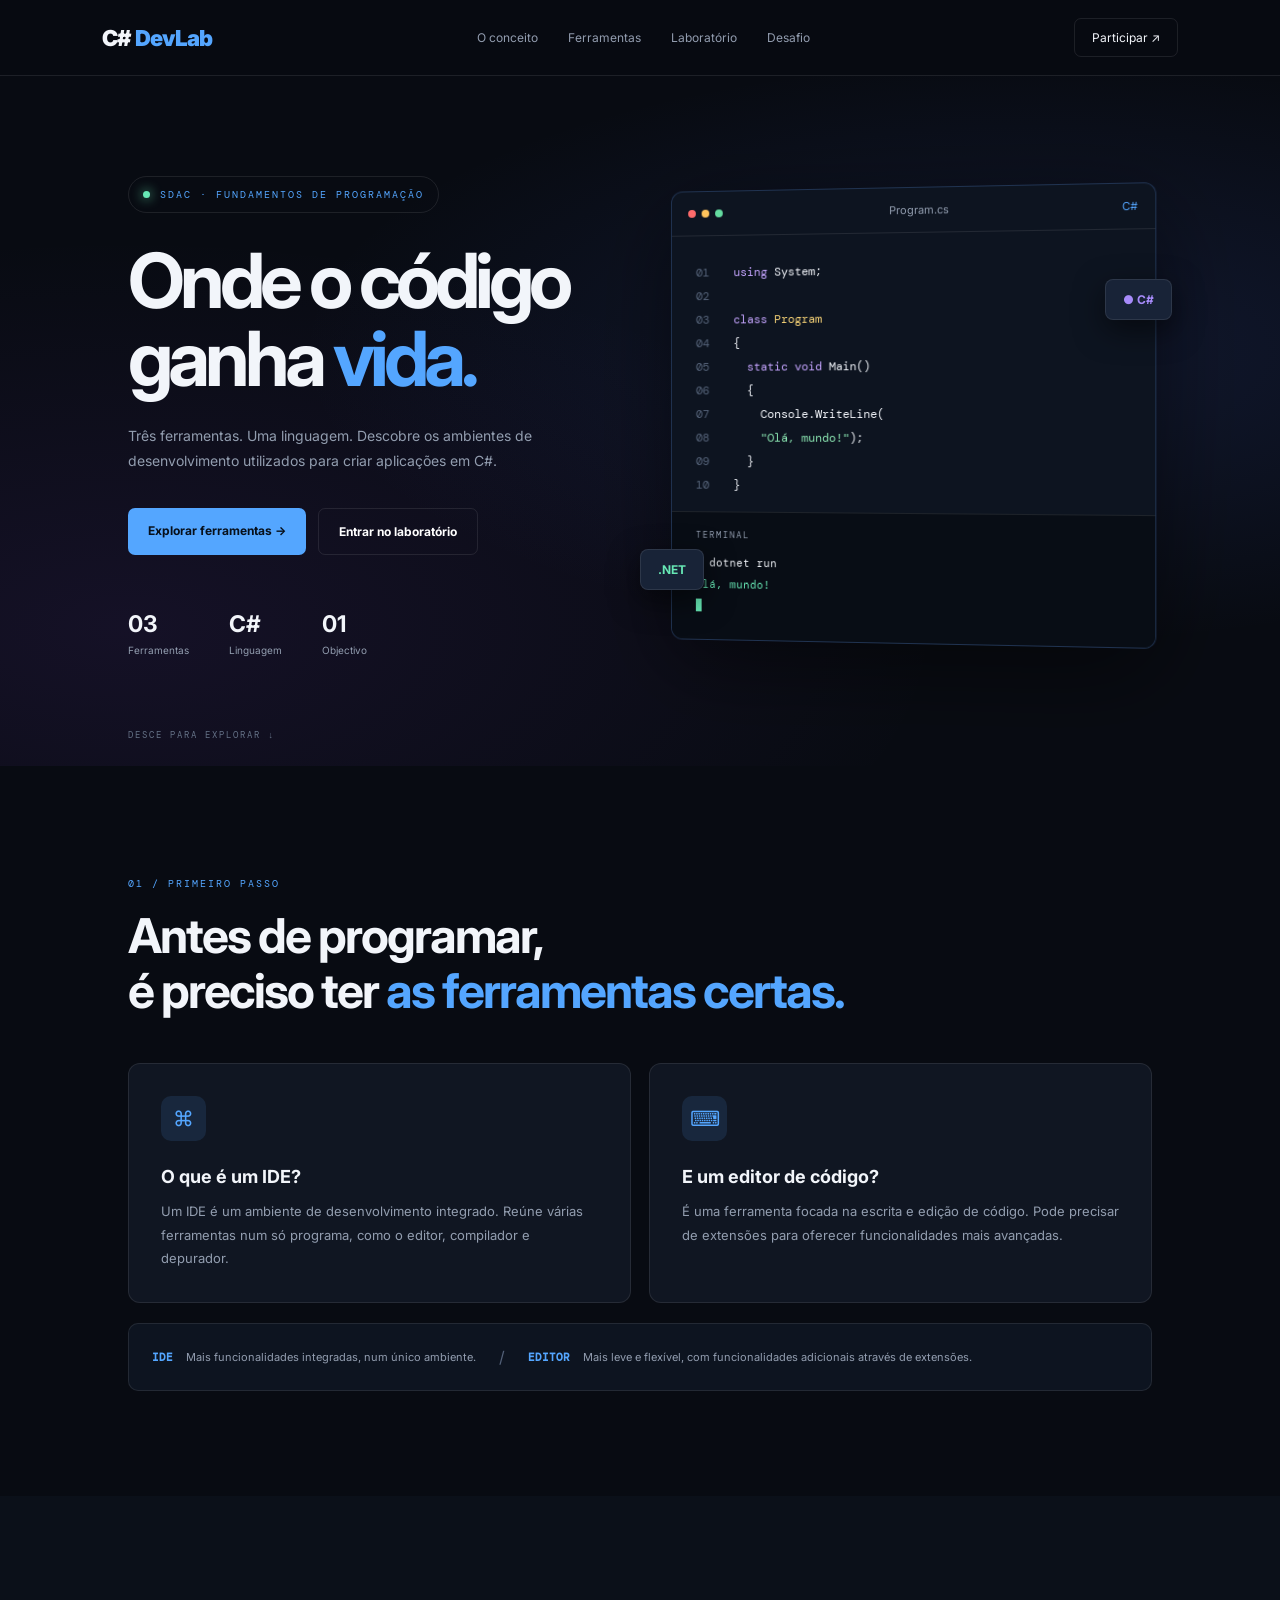
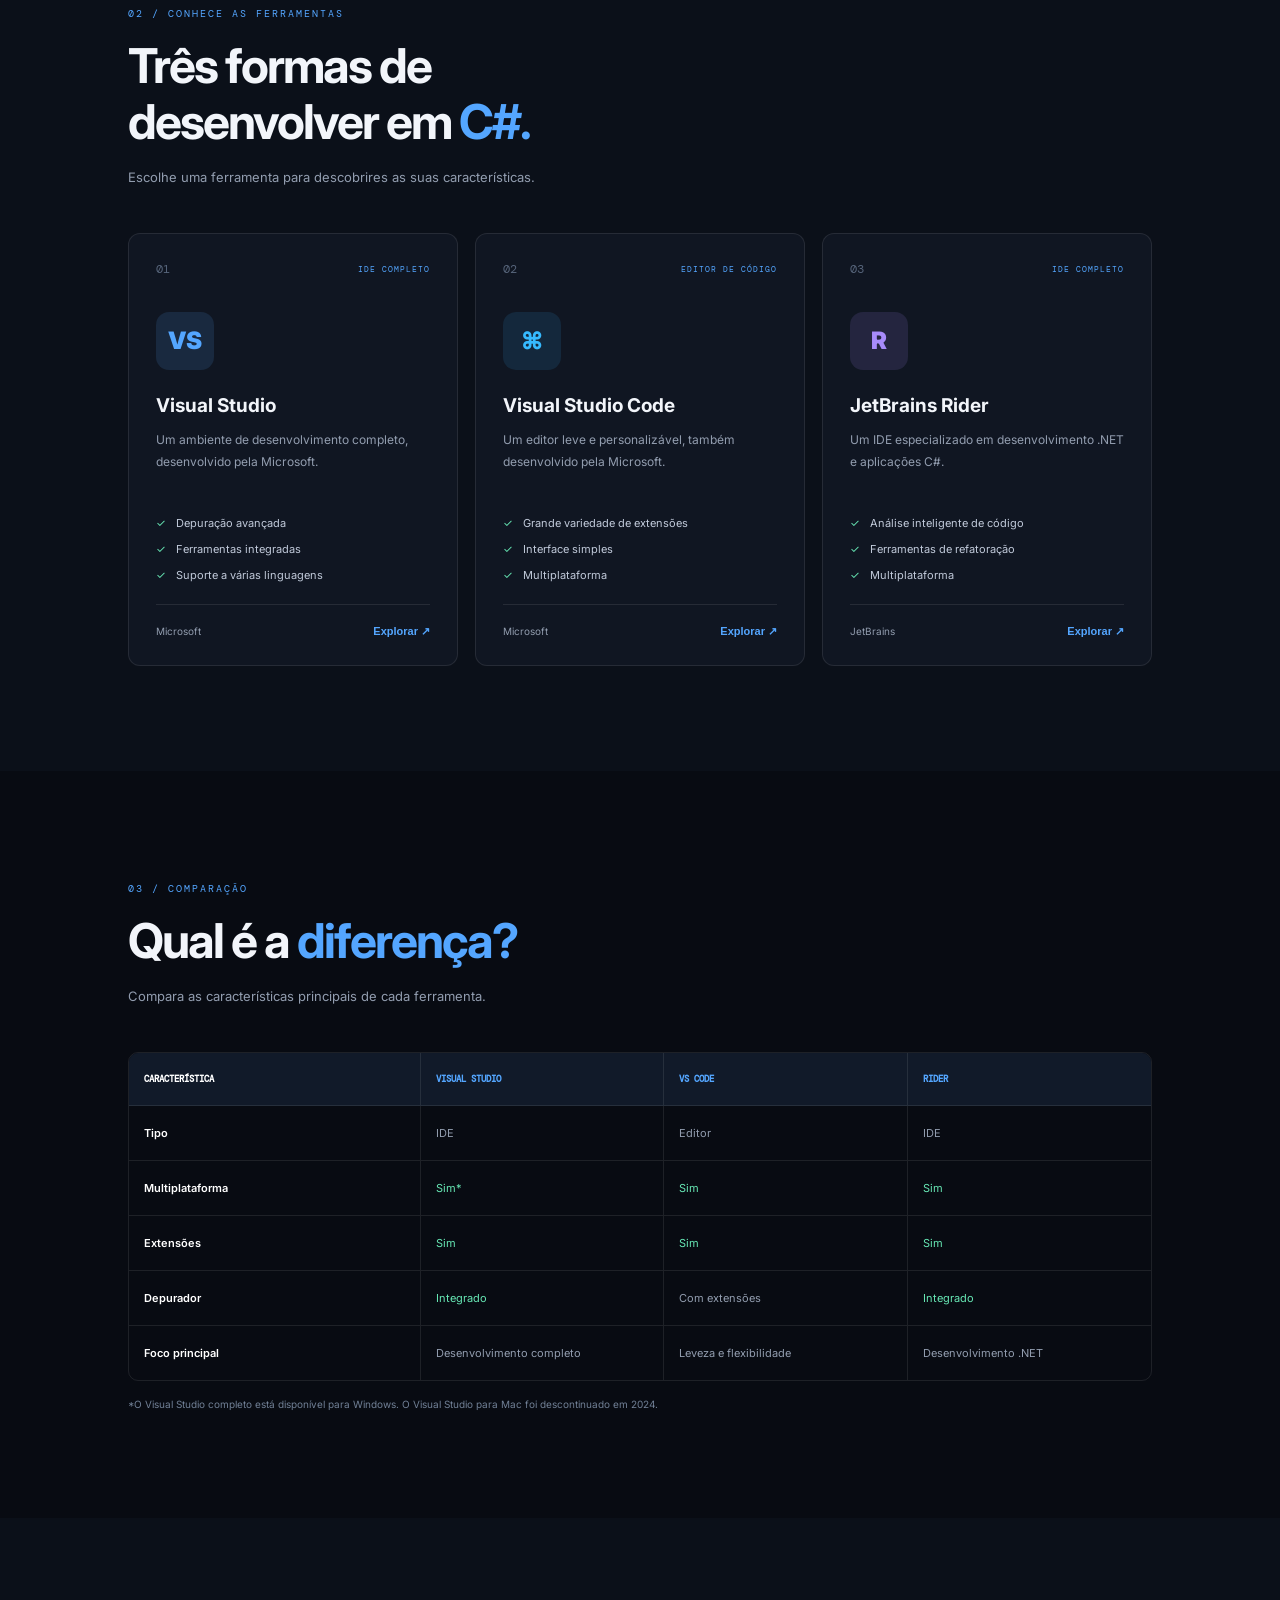
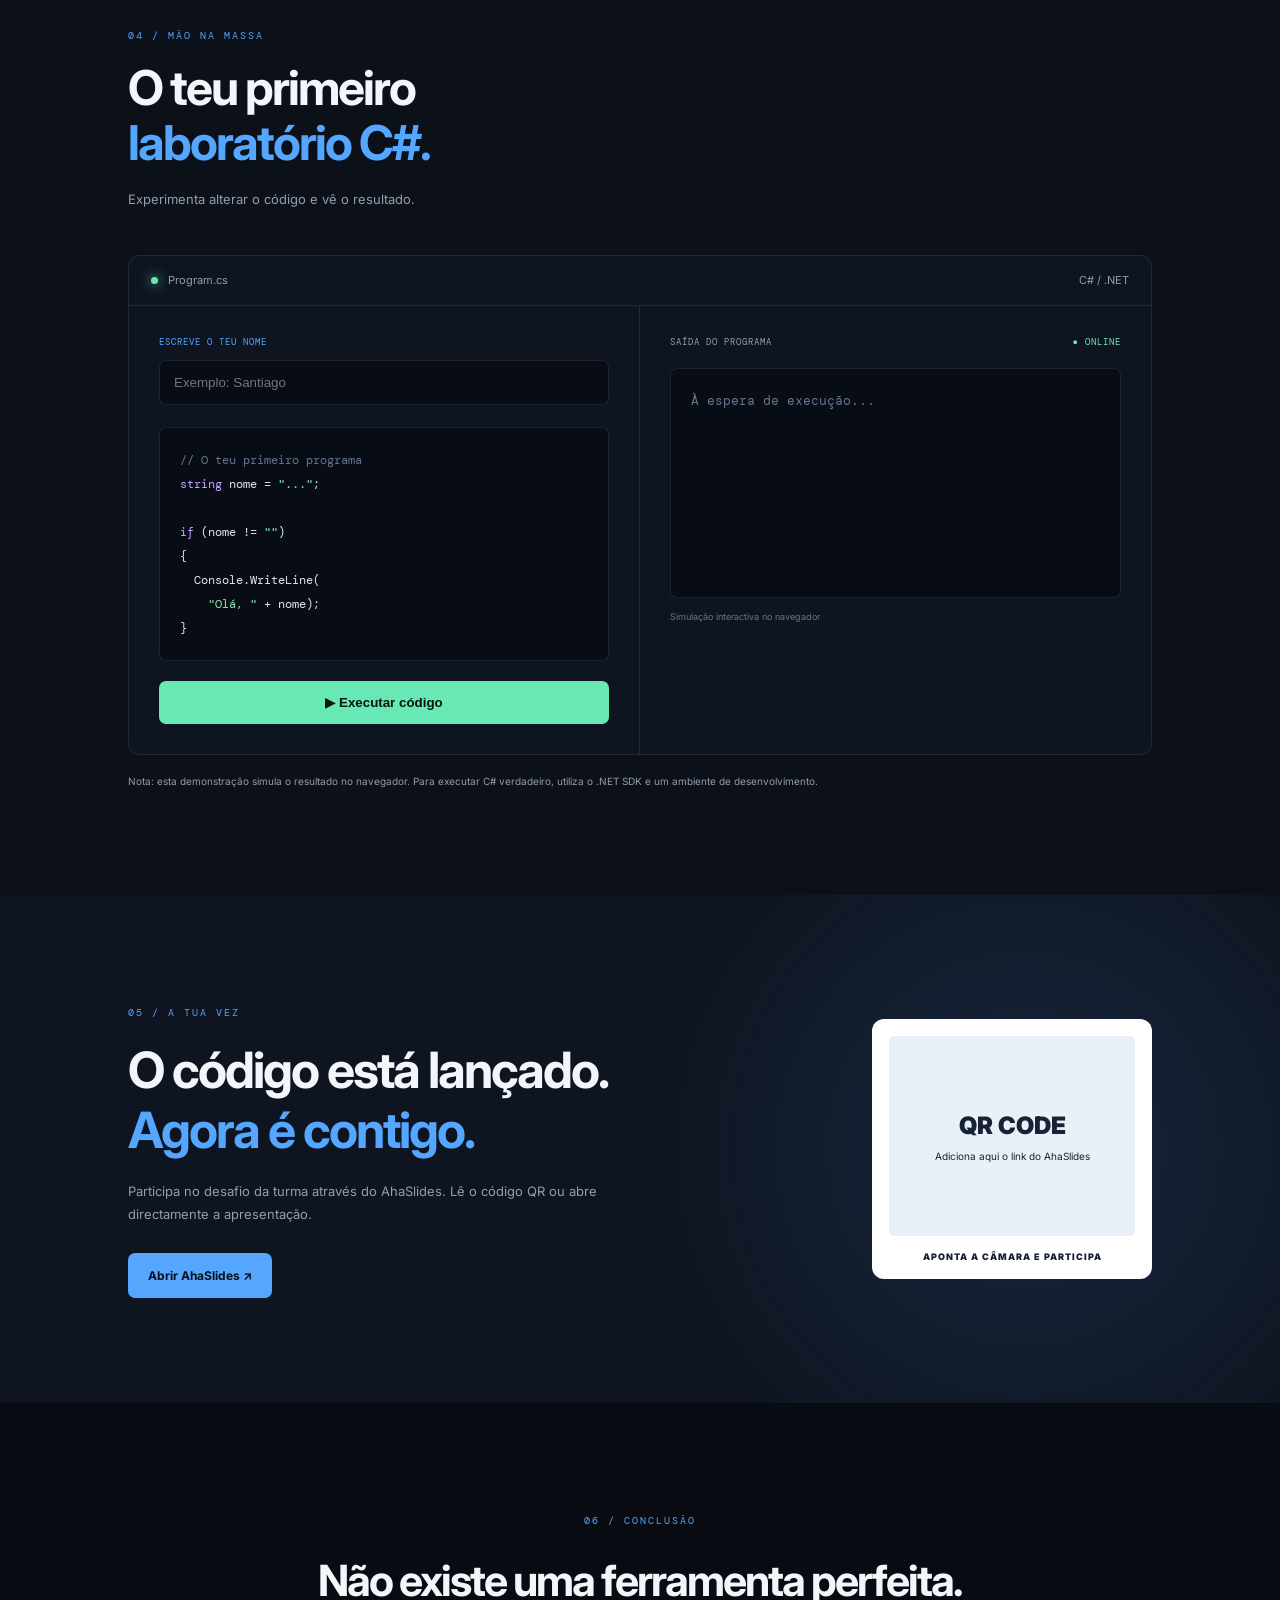
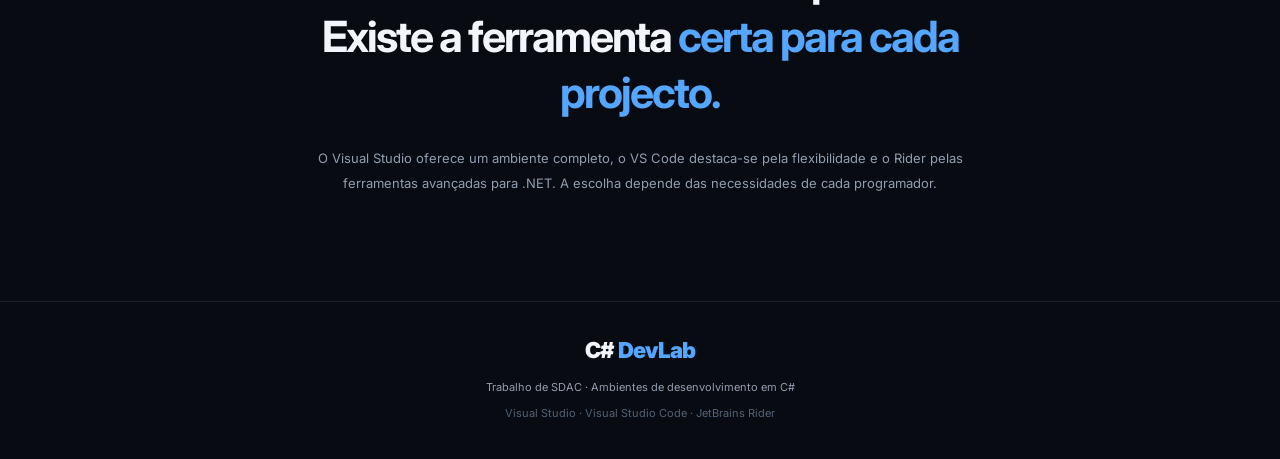
==== index.html @ c86f350e "Rename indexv2.html to index.html" ====
<!DOCTYPE html>
<html lang="pt">
<head>
    <meta charset="UTF-8">
    <meta name="viewport" content="width=device-width, initial-scale=1.0">
    <meta name="description" content="C# DevLab - Explora os ambientes de desenvolvimento C#.">
    <title>C# DevLab | Ambientes de Desenvolvimento</title>
    <link rel="stylesheet" href="style.css">
</head>

<body>

<header class="navbar">
    <a href="#inicio" class="logo">C#<span>DevLab</span></a>

    <nav>
        <a href="#conceito">O conceito</a>
        <a href="#ferramentas">Ferramentas</a>
        <a href="#laboratorio">Laboratório</a>
        <a href="#desafio">Desafio</a>
    </nav>

    <a href="#desafio" class="nav-button">Participar ↗</a>
</header>

<main>

    <!-- INÍCIO -->
    <section class="hero" id="inicio">
        <div class="hero-content">
            <div class="status">
                <span class="status-dot"></span>
                SDAC · FUNDAMENTOS DE PROGRAMAÇÃO
            </div>

            <h1>
                Onde o código<br>
                ganha <span>vida.</span>
            </h1>

            <p>
                Três ferramentas. Uma linguagem.
                Descobre os ambientes de desenvolvimento
                utilizados para criar aplicações em C#.
            </p>

            <div class="hero-actions">
                <a href="#ferramentas" class="primary-button">Explorar ferramentas →</a>
                <a href="#laboratorio" class="secondary-button">Entrar no laboratório</a>
            </div>

            <div class="hero-info">
                <div>
                    <strong>03</strong>
                    <span>Ferramentas</span>
                </div>
                <div>
                    <strong>C#</strong>
                    <span>Linguagem</span>
                </div>
                <div>
                    <strong>01</strong>
                    <span>Objectivo</span>
                </div>
            </div>
        </div>

        <div class="hero-visual">
            <div class="code-window">
                <div class="window-top">
                    <div class="window-dots">
                        <i></i><i></i><i></i>
                    </div>
                    <span>Program.cs</span>
                    <span class="window-language">C#</span>
                </div>

                <div class="code-content">
                    <p><span class="line">01</span> <span class="purple">using</span> System;</p>
                    <p><span class="line">02</span></p>
                    <p><span class="line">03</span> <span class="purple">class</span> <span class="yellow">Program</span></p>
                    <p><span class="line">04</span> {</p>
                    <p><span class="line">05</span> &nbsp;&nbsp;<span class="purple">static void</span> Main()</p>
                    <p><span class="line">06</span> &nbsp;&nbsp;{</p>
                    <p><span class="line">07</span> &nbsp;&nbsp;&nbsp;&nbsp;Console.WriteLine(</p>
                    <p><span class="line">08</span> &nbsp;&nbsp;&nbsp;&nbsp;<span class="green">"Olá, mundo!"</span>);</p>
                    <p><span class="line">09</span> &nbsp;&nbsp;}</p>
                    <p><span class="line">10</span> }</p>
                </div>

                <div class="terminal">
                    <span class="terminal-label">TERMINAL</span>
                    <p><span class="terminal-symbol">></span> dotnet run</p>
                    <p class="terminal-output">Olá, mundo!</p>
                    <span class="cursor"></span>
                </div>
            </div>

            <div class="floating-tag tag-one">● C#</div>
            <div class="floating-tag tag-two">.NET</div>
        </div>

        <div class="scroll-indicator">DESCE PARA EXPLORAR ↓</div>
    </section>


    <!-- CONCEITO -->
    <section class="section concept" id="conceito">
        <div class="section-heading">
            <span class="eyebrow">01 / PRIMEIRO PASSO</span>
            <h2>Antes de programar,<br>é preciso ter <span>as ferramentas certas.</span></h2>
        </div>

        <div class="concept-grid">
            <article class="concept-card">
                <div class="concept-icon">⌘</div>
                <h3>O que é um IDE?</h3>
                <p>
                    Um IDE é um ambiente de desenvolvimento integrado.
                    Reúne várias ferramentas num só programa, como o editor,
                    compilador e depurador.
                </p>
            </article>

            <article class="concept-card">
                <div class="concept-icon">⌨</div>
                <h3>E um editor de código?</h3>
                <p>
                    É uma ferramenta focada na escrita e edição de código.
                    Pode precisar de extensões para oferecer funcionalidades
                    mais avançadas.
                </p>
            </article>
        </div>

        <div class="info-strip">
            <span>IDE</span>
            <p>Mais funcionalidades integradas, num único ambiente.</p>
            <span class="strip-divider">/</span>
            <span>EDITOR</span>
            <p>Mais leve e flexível, com funcionalidades adicionais através de extensões.</p>
        </div>
    </section>


    <!-- FERRAMENTAS -->
    <section class="section tools-section" id="ferramentas">
        <div class="section-heading">
            <span class="eyebrow">02 / CONHECE AS FERRAMENTAS</span>
            <h2>Três formas de<br>desenvolver em <span>C#.</span></h2>
            <p>Escolhe uma ferramenta para descobrires as suas características.</p>
        </div>

        <div class="tools-grid">

            <article class="tool-card visual-studio">
                <div class="tool-top">
                    <span class="tool-number">01</span>
                    <span class="tool-type">IDE COMPLETO</span>
                </div>

                <div class="tool-logo">VS</div>
                <h3>Visual Studio</h3>
                <p>
                    Um ambiente de desenvolvimento completo,
                    desenvolvido pela Microsoft.
                </p>

                <ul>
                    <li>Depuração avançada</li>
                    <li>Ferramentas integradas</li>
                    <li>Suporte a várias linguagens</li>
                </ul>

                <div class="tool-footer">
                    <span>Microsoft</span>
                    <button onclick="showDetails('visual')">Explorar ↗</button>
                </div>
            </article>


            <article class="tool-card vscode">
                <div class="tool-top">
                    <span class="tool-number">02</span>
                    <span class="tool-type">EDITOR DE CÓDIGO</span>
                </div>

                <div class="tool-logo">⌘</div>
                <h3>Visual Studio Code</h3>
                <p>
                    Um editor leve e personalizável,
                    também desenvolvido pela Microsoft.
                </p>

                <ul>
                    <li>Grande variedade de extensões</li>
                    <li>Interface simples</li>
                    <li>Multiplataforma</li>
                </ul>

                <div class="tool-footer">
                    <span>Microsoft</span>
                    <button onclick="showDetails('vscode')">Explorar ↗</button>
                </div>
            </article>


            <article class="tool-card rider">
                <div class="tool-top">
                    <span class="tool-number">03</span>
                    <span class="tool-type">IDE COMPLETO</span>
                </div>

                <div class="tool-logo">R</div>
                <h3>JetBrains Rider</h3>
                <p>
                    Um IDE especializado em desenvolvimento
                    .NET e aplicações C#.
                </p>

                <ul>
                    <li>Análise inteligente de código</li>
                    <li>Ferramentas de refatoração</li>
                    <li>Multiplataforma</li>
                </ul>

                <div class="tool-footer">
                    <span>JetBrains</span>
                    <button onclick="showDetails('rider')">Explorar ↗</button>
                </div>
            </article>

        </div>

        <div class="details-panel" id="detailsPanel">
            <button class="close-details" onclick="closeDetails()">✕</button>
            <span class="eyebrow">DETALHES DA FERRAMENTA</span>
            <h3 id="detailsTitle">Ferramenta</h3>
            <p id="detailsText"></p>
            <a id="detailsLink" href="#" target="_blank" rel="noopener">Visitar site oficial ↗</a>
        </div>
    </section>


    <!-- COMPARAÇÃO -->
    <section class="section comparison-section">
        <div class="section-heading">
            <span class="eyebrow">03 / COMPARAÇÃO</span>
            <h2>Qual é a <span>diferença?</span></h2>
            <p>Compara as características principais de cada ferramenta.</p>
        </div>

        <div class="comparison-table">
            <div class="comparison-row comparison-header">
                <span>CARACTERÍSTICA</span>
                <span>VISUAL STUDIO</span>
                <span>VS CODE</span>
                <span>RIDER</span>
            </div>

            <div class="comparison-row">
                <span>Tipo</span>
                <span>IDE</span>
                <span>Editor</span>
                <span>IDE</span>
            </div>

            <div class="comparison-row">
                <span>Multiplataforma</span>
                <span class="yes">Sim*</span>
                <span class="yes">Sim</span>
                <span class="yes">Sim</span>
            </div>

            <div class="comparison-row">
                <span>Extensões</span>
                <span class="yes">Sim</span>
                <span class="yes">Sim</span>
                <span class="yes">Sim</span>
            </div>

            <div class="comparison-row">
                <span>Depurador</span>
                <span class="yes">Integrado</span>
                <span>Com extensões</span>
                <span class="yes">Integrado</span>
            </div>

            <div class="comparison-row">
                <span>Foco principal</span>
                <span>Desenvolvimento completo</span>
                <span>Leveza e flexibilidade</span>
                <span>Desenvolvimento .NET</span>
            </div>
        </div>

        <p class="table-note">
            *O Visual Studio completo está disponível para Windows.
            O Visual Studio para Mac foi descontinuado em 2024.
        </p>
    </section>


    <!-- LABORATÓRIO -->
    <section class="section lab-section" id="laboratorio">
        <div class="section-heading">
            <span class="eyebrow">04 / MÃO NA MASSA</span>
            <h2>O teu primeiro<br><span>laboratório C#.</span></h2>
            <p>Experimenta alterar o código e vê o resultado.</p>
        </div>

        <div class="lab-window">
            <div class="lab-toolbar">
                <div>
                    <span class="lab-dot"></span>
                    <span>Program.cs</span>
                </div>
                <span>C# / .NET</span>
            </div>

            <div class="lab-content">
                <div class="editor-area">
                    <label for="userName">ESCREVE O TEU NOME</label>
                    <input type="text" id="userName" placeholder="Exemplo: Santiago" maxlength="25">

                    <div class="code-example">
                        <span class="code-comment">// O teu primeiro programa</span><br>
                        <span class="code-purple">string</span> nome = <span class="code-green">"..."</span>;<br><br>
                        <span class="code-purple">if</span> (nome != <span class="code-green">""</span>)<br>
                        {<br>
                        &nbsp;&nbsp;Console.WriteLine(<br>
                        &nbsp;&nbsp;&nbsp;&nbsp;<span class="code-green">"Olá, "</span> + nome);<br>
                        }
                    </div>

                    <button class="run-button" onclick="runCode()">▶ Executar código</button>
                </div>

                <div class="output-area">
                    <div class="output-heading">
                        <span>SAÍDA DO PROGRAMA</span>
                        <span class="online">● ONLINE</span>
                    </div>

                    <div class="output-screen" id="output">
                        <span class="output-muted">À espera de execução...</span>
                    </div>

                    <div class="output-footer">
                        Simulação interactiva no navegador
                    </div>
                </div>
            </div>
        </div>

        <p class="lab-note">
            Nota: esta demonstração simula o resultado no navegador.
            Para executar C# verdadeiro, utiliza o .NET SDK e um ambiente de desenvolvimento.
        </p>
    </section>


    <!-- DESAFIO -->
    <section class="section challenge-section" id="desafio">
        <div class="challenge-content">
            <span class="eyebrow">05 / A TUA VEZ</span>
            <h2>O código está lançado.<br><span>Agora é contigo.</span></h2>
            <p>
                Participa no desafio da turma através do AhaSlides.
                Lê o código QR ou abre directamente a apresentação.
            </p>

            <a href="#" id="ahaslidesButton" class="primary-button" target="_blank" rel="noopener">
                Abrir AhaSlides ↗
            </a>
        </div>

        <div class="qr-card">
            <div class="qr-placeholder" id="qrArea">
                <span>QR CODE</span>
                <small>Adiciona aqui o link do AhaSlides</small>
            </div>
            <p>APONTA A CÂMARA E PARTICIPA</p>
        </div>
    </section>


    <!-- CONCLUSÃO -->
    <section class="section conclusion-section">
        <span class="eyebrow">06 / CONCLUSÃO</span>
        <h2>Não existe uma ferramenta perfeita.<br>Existe a ferramenta <span>certa para cada projecto.</span></h2>
        <p>
            O Visual Studio oferece um ambiente completo, o VS Code destaca-se
            pela flexibilidade e o Rider pelas ferramentas avançadas para .NET.
            A escolha depende das necessidades de cada programador.
        </p>
    </section>

</main>


<footer>
    <div class="footer-logo">C#<span>DevLab</span></div>
    <p>Trabalho de SDAC · Ambientes de desenvolvimento em C#</p>
    <p class="footer-small">Visual Studio · Visual Studio Code · JetBrains Rider</p>
</footer>

<script src="script.js"></script>
</body>
</html>
---- style.css ----
@import url('https://fonts.googleapis.com/css2?family=DM+Mono:wght@400;500&family=Inter:wght@400;500;600;700;800;900&display=swap');

:root {
    --background: #080b12;
    --surface: #101622;
    --surface-light: #161f2e;
    --text: #f2f5fa;
    --muted: #929daf;
    --blue: #54a6ff;
    --purple: #a78bfa;
    --green: #67e8b5;
    --border: rgba(255,255,255,0.09);
}

* {
    margin: 0;
    padding: 0;
    box-sizing: border-box;
    scroll-behavior: smooth;
}

body {
    background: var(--background);
    color: var(--text);
    font-family: 'Inter', sans-serif;
    overflow-x: hidden;
}

a {
    color: inherit;
    text-decoration: none;
}

.navbar {
    height: 76px;
    display: flex;
    align-items: center;
    justify-content: space-between;
    padding: 0 8%;
    border-bottom: 1px solid var(--border);
    background: rgba(8,11,18,0.9);
    position: sticky;
    top: 0;
    z-index: 100;
    backdrop-filter: blur(15px);
}

.logo, .footer-logo {
    font-size: 22px;
    font-weight: 900;
    letter-spacing: -1px;
}

.logo span, .footer-logo span {
    color: var(--blue);
    margin-left: 5px;
}

.navbar nav {
    display: flex;
    gap: 30px;
}

.navbar nav a {
    color: var(--muted);
    font-size: 12px;
    transition: 0.3s;
}

.navbar nav a:hover {
    color: white;
}

.nav-button {
    border: 1px solid var(--border);
    padding: 11px 17px;
    border-radius: 7px;
    font-size: 12px;
}

.hero {
    min-height: 670px;
    padding: 100px 10% 110px;
    display: grid;
    grid-template-columns: 1fr 1fr;
    align-items: center;
    gap: 50px;
    position: relative;
    background:
        radial-gradient(ellipse at 80% 40%, rgba(68,100,220,0.15), transparent 50%),
        radial-gradient(ellipse at 10% 80%, rgba(135,70,220,0.1), transparent 50%);
}

.status, .eyebrow {
    font-family: 'DM Mono', monospace;
    color: var(--blue);
    font-size: 10px;
    letter-spacing: 2px;
}

.status {
    display: inline-flex;
    align-items: center;
    gap: 10px;
    border: 1px solid var(--border);
    padding: 11px 14px;
    border-radius: 30px;
    margin-bottom: 28px;
}

.status-dot, .lab-dot {
    width: 7px;
    height: 7px;
    background: var(--green);
    border-radius: 50%;
    display: inline-block;
    box-shadow: 0 0 12px var(--green);
}

.hero h1 {
    font-size: clamp(48px, 6vw, 76px);
    line-height: 1.03;
    letter-spacing: -5px;
    margin-bottom: 25px;
}

.hero h1 span, .section-heading h2 span,
.challenge-content h2 span, .conclusion-section h2 span {
    color: var(--blue);
}

.hero-content > p {
    max-width: 460px;
    line-height: 1.8;
    color: var(--muted);
    font-size: 14px;
}

.hero-actions {
    display: flex;
    gap: 12px;
    margin-top: 35px;
    flex-wrap: wrap;
}

.primary-button, .secondary-button {
    padding: 15px 20px;
    border-radius: 7px;
    font-size: 12px;
    font-weight: 700;
    display: inline-block;
    transition: 0.3s;
    border: none;
    cursor: pointer;
}

.primary-button {
    background: var(--blue);
    color: #07101b;
}

.primary-button:hover {
    background: #86c2ff;
    transform: translateY(-3px);
}

.secondary-button {
    border: 1px solid var(--border);
    color: white;
}

.secondary-button:hover {
    background: var(--surface-light);
}

.hero-info {
    display: flex;
    gap: 40px;
    margin-top: 55px;
}

.hero-info div {
    display: flex;
    flex-direction: column;
    gap: 6px;
}

.hero-info strong {
    font-size: 23px;
}

.hero-info span {
    font-size: 10px;
    color: var(--muted);
}

.hero-visual {
    position: relative;
}

.code-window {
    background: #0d1420;
    border: 1px solid rgba(100,160,255,0.22);
    border-radius: 12px;
    overflow: hidden;
    box-shadow: 0 25px 90px rgba(0,0,0,0.5);
    transform: perspective(1000px) rotateY(-5deg);
}

.window-top {
    height: 45px;
    border-bottom: 1px solid var(--border);
    display: flex;
    align-items: center;
    justify-content: space-between;
    padding: 0 17px;
    color: var(--muted);
    font-size: 11px;
}

.window-dots {
    display: flex;
    gap: 6px;
}

.window-dots i {
    width: 8px;
    height: 8px;
    background: #ff6b6b;
    border-radius: 50%;
}

.window-dots i:nth-child(2) {
    background: #ffc45c;
}

.window-dots i:nth-child(3) {
    background: #64dca0;
}

.window-language {
    color: var(--blue);
}

.code-content {
    padding: 25px 25px 15px;
    font-family: 'DM Mono', monospace;
    font-size: 12px;
    line-height: 2;
}

.line {
    color: #56647a;
    margin-right: 18px;
}

.purple, .code-purple {
    color: #c5a5ff;
}

.yellow {
    color: #f8d477;
}

.green, .code-green {
    color: #8be6b2;
}

.terminal {
    background: #080d15;
    padding: 17px 25px 25px;
    border-top: 1px solid var(--border);
    font-family: 'DM Mono', monospace;
    font-size: 11px;
}

.terminal-label {
    display: block;
    color: var(--muted);
    margin-bottom: 15px;
    font-size: 9px;
    letter-spacing: 2px;
}

.terminal p {
    margin-bottom: 8px;
}

.terminal-symbol {
    color: var(--green);
}

.terminal-output {
    color: var(--green);
}

.cursor {
    width: 6px;
    height: 13px;
    display: inline-block;
    background: var(--green);
    animation: blink 1s infinite;
}

.floating-tag {
    position: absolute;
    padding: 12px 17px;
    background: #182337;
    border: 1px solid var(--border);
    border-radius: 8px;
    font-size: 12px;
    font-weight: bold;
    box-shadow: 0 10px 30px #0008;
}

.tag-one {
    top: 20%;
    right: -20px;
    color: var(--purple);
}

.tag-two {
    bottom: 12%;
    left: -25px;
    color: var(--green);
}

.scroll-indicator {
    position: absolute;
    bottom: 25px;
    left: 10%;
    font-family: 'DM Mono', monospace;
    color: #657287;
    font-size: 9px;
    letter-spacing: 2px;
}

.section {
    padding: 105px 10%;
}

.section-heading {
    margin-bottom: 45px;
}

.section-heading h2 {
    font-size: clamp(32px, 4vw, 48px);
    letter-spacing: -2px;
    line-height: 1.15;
    margin: 17px 0;
}

.section-heading > p {
    color: var(--muted);
    font-size: 13px;
    line-height: 1.7;
}

.concept-grid {
    display: grid;
    grid-template-columns: 1fr 1fr;
    gap: 18px;
}

.concept-card {
    background: var(--surface);
    border: 1px solid var(--border);
    padding: 32px;
    border-radius: 12px;
    transition: 0.3s;
}

.concept-card:hover, .tool-card:hover {
    transform: translateY(-6px);
    border-color: rgba(84,166,255,0.5);
}

.concept-icon {
    width: 45px;
    height: 45px;
    background: rgba(84,166,255,0.12);
    color: var(--blue);
    display: grid;
    place-items: center;
    border-radius: 10px;
    font-size: 21px;
    margin-bottom: 25px;
}

.concept-card h3 {
    margin-bottom: 13px;
    font-size: 18px;
}

.concept-card p {
    color: var(--muted);
    line-height: 1.8;
    font-size: 13px;
}

.info-strip {
    margin-top: 20px;
    padding: 23px;
    border: 1px solid var(--border);
    background: #0d1420;
    border-radius: 10px;
    display: flex;
    align-items: center;
    gap: 13px;
    flex-wrap: wrap;
}

.info-strip > span:not(.strip-divider) {
    color: var(--blue);
    font-family: 'DM Mono', monospace;
    font-size: 11px;
    font-weight: bold;
}

.info-strip p {
    color: var(--muted);
    font-size: 11px;
}

.strip-divider {
    color: #526078;
    margin: 0 10px;
}

.tools-section {
    background: #0b1019;
}

.tools-grid {
    display: grid;
    grid-template-columns: repeat(3, 1fr);
    gap: 17px;
}

.tool-card {
    padding: 27px;
    border: 1px solid var(--border);
    background: var(--surface);
    border-radius: 12px;
    transition: 0.3s;
}

.tool-top {
    display: flex;
    justify-content: space-between;
    align-items: center;
    margin-bottom: 35px;
}

.tool-number {
    color: #56647a;
    font-family: 'DM Mono', monospace;
    font-size: 12px;
}

.tool-type {
    color: var(--blue);
    font-family: 'DM Mono', monospace;
    font-size: 8px;
    letter-spacing: 1px;
}

.tool-logo {
    width: 58px;
    height: 58px;
    display: grid;
    place-items: center;
    border-radius: 13px;
    font-size: 24px;
    font-weight: 900;
    margin-bottom: 24px;
    background: rgba(84,166,255,0.13);
    color: var(--blue);
}

.vscode .tool-logo {
    background: rgba(50,170,240,0.12);
    color: #36baff;
}

.rider .tool-logo {
    background: rgba(167,139,250,0.13);
    color: var(--purple);
}

.tool-card h3 {
    font-size: 19px;
    margin-bottom: 12px;
}

.tool-card > p {
    color: var(--muted);
    font-size: 12px;
    line-height: 1.8;
    min-height: 65px;
}

.tool-card ul {
    list-style: none;
    margin: 22px 0;
}

.tool-card li {
    font-size: 11px;
    color: #c1cada;
    margin: 12px 0;
}

.tool-card li::before {
    content: "✓";
    color: var(--green);
    margin-right: 10px;
}

.tool-footer {
    padding-top: 20px;
    border-top: 1px solid var(--border);
    display: flex;
    justify-content: space-between;
    align-items: center;
}

.tool-footer span {
    color: var(--muted);
    font-size: 10px;
}

.tool-footer button {
    border: none;
    background: transparent;
    color: var(--blue);
    cursor: pointer;
    font-size: 11px;
    font-weight: bold;
}

.details-panel {
    display: none;
    margin-top: 25px;
    padding: 30px;
    border: 1px solid rgba(84,166,255,0.4);
    background: #111d30;
    border-radius: 12px;
    position: relative;
}

.details-panel.active {
    display: block;
    animation: appear 0.3s ease;
}

.details-panel h3 {
    font-size: 24px;
    margin: 15px 0;
}

.details-panel p {
    color: var(--muted);
    font-size: 13px;
    line-height: 1.8;
    max-width: 700px;
    margin-bottom: 18px;
}

.details-panel a {
    color: var(--blue);
    font-size: 12px;
    font-weight: bold;
}

.close-details {
    position: absolute;
    right: 20px;
    top: 20px;
    background: transparent;
    border: none;
    color: white;
    cursor: pointer;
}

.comparison-section {
    background: var(--background);
}

.comparison-table {
    border: 1px solid var(--border);
    border-radius: 10px;
    overflow: hidden;
}

.comparison-row {
    display: grid;
    grid-template-columns: 1.2fr repeat(3, 1fr);
    border-bottom: 1px solid var(--border);
}

.comparison-row:last-child {
    border-bottom: none;
}

.comparison-row span {
    padding: 20px 15px;
    font-size: 11px;
    color: var(--muted);
    border-right: 1px solid var(--border);
}

.comparison-row span:first-child {
    color: white;
    font-weight: 600;
}

.comparison-row span:last-child {
    border-right: none;
}

.comparison-header {
    background: #111a29;
}

.comparison-header span {
    color: var(--blue);
    font-family: 'DM Mono', monospace;
    font-size: 9px;
    font-weight: bold;
}

.yes {
    color: var(--green) !important;
}

.table-note {
    margin-top: 15px;
    color: #718096;
    font-size: 10px;
    line-height: 1.7;
}

.lab-section {
    background: #0b1019;
}

.lab-window {
    border: 1px solid var(--border);
    border-radius: 12px;
    overflow: hidden;
    background: #0e1521;
}

.lab-toolbar {
    height: 50px;
    border-bottom: 1px solid var(--border);
    display: flex;
    align-items: center;
    justify-content: space-between;
    padding: 0 22px;
    color: var(--muted);
    font-size: 11px;
}

.lab-toolbar > div {
    display: flex;
    align-items: center;
    gap: 10px;
}

.lab-content {
    display: grid;
    grid-template-columns: 1fr 1fr;
}

.editor-area, .output-area {
    padding: 30px;
}

.editor-area {
    border-right: 1px solid var(--border);
}

.editor-area label {
    display: block;
    color: var(--blue);
    font-family: 'DM Mono', monospace;
    font-size: 9px;
    letter-spacing: 1px;
    margin-bottom: 12px;
}

.editor-area input {
    width: 100%;
    padding: 14px;
    border: 1px solid var(--border);
    border-radius: 7px;
    background: #080d15;
    color: white;
    outline: none;
    margin-bottom: 22px;
}

.editor-area input:focus {
    border-color: var(--blue);
}

.code-example {
    font-family: 'DM Mono', monospace;
    font-size: 12px;
    line-height: 2;
    color: #dce5f2;
    padding: 20px;
    background: #080d15;
    border: 1px solid var(--border);
    border-radius: 7px;
    overflow-x: auto;
}

.code-comment {
    color: #65758d;
}

.run-button {
    width: 100%;
    padding: 14px;
    margin-top: 20px;
    background: var(--green);
    color: #06150f;
    font-weight: 800;
    border: none;
    border-radius: 7px;
    cursor: pointer;
    transition: 0.3s;
}

.run-button:hover {
    background: #a3f5d1;
    transform: translateY(-2px);
}

.output-heading {
    display: flex;
    justify-content: space-between;
    font-family: 'DM Mono', monospace;
    font-size: 9px;
    letter-spacing: 1px;
}

.output-heading > span:first-child {
    color: var(--muted);
}

.online {
    color: var(--green);
}

.output-screen {
    min-height: 230px;
    margin-top: 20px;
    background: #080d15;
    border: 1px solid var(--border);
    border-radius: 7px;
    padding: 20px;
    color: var(--green);
    font-family: 'DM Mono', monospace;
    font-size: 13px;
    line-height: 1.8;
    overflow-wrap: anywhere;
}

.output-muted {
    color: #65758d;
}

.output-footer {
    margin-top: 13px;
    color: #65758d;
    font-size: 9px;
}

.lab-note {
    margin-top: 18px;
    font-size: 10px;
    color: var(--muted);
    line-height: 1.7;
}

.challenge-section {
    display: grid;
    grid-template-columns: 1fr 280px;
    align-items: center;
    gap: 50px;
    background:
        radial-gradient(circle at 80% 50%, rgba(84,166,255,0.13), transparent 35%),
        #0e1521;
}

.challenge-content h2 {
    font-size: clamp(35px, 4vw, 50px);
    letter-spacing: -2px;
    line-height: 1.2;
    margin: 20px 0;
}

.challenge-content > p {
    color: var(--muted);
    line-height: 1.8;
    font-size: 13px;
    max-width: 480px;
    margin-bottom: 27px;
}

.qr-card {
    background: white;
    padding: 17px;
    border-radius: 12px;
    text-align: center;
}

.qr-placeholder {
    min-height: 200px;
    background: #eaf0f7;
    color: #172234;
    display: flex;
    align-items: center;
    justify-content: center;
    flex-direction: column;
    gap: 10px;
    padding: 15px;
    border-radius: 5px;
}

.qr-placeholder span {
    font-size: 24px;
    font-weight: 900;
}

.qr-placeholder small {
    font-size: 10px;
    text-align: center;
}

.qr-placeholder img {
    display: block;
    width: 100%;
    max-width: 200px;
    height: auto;
}

.qr-card > p {
    color: #172234;
    font-size: 9px;
    font-weight: 900;
    letter-spacing: 1px;
    padding-top: 15px;
}

.conclusion-section {
    text-align: center;
    max-width: 1000px;
    margin: auto;
}

.conclusion-section h2 {
    font-size: clamp(28px, 4vw, 43px);
    letter-spacing: -2px;
    line-height: 1.3;
    margin: 25px 0;
}

.conclusion-section > p {
    max-width: 700px;
    margin: auto;
    color: var(--muted);
    font-size: 13px;
    line-height: 1.9;
}

footer {
    border-top: 1px solid var(--border);
    padding: 35px 10%;
    text-align: center;
}

.footer-logo {
    margin-bottom: 15px;
}

footer p {
    color: var(--muted);
    font-size: 11px;
    line-height: 1.8;
}

.footer-small {
    color: #536176;
    margin-top: 7px;
}

@keyframes blink {
    50% { opacity: 0; }
}

@keyframes appear {
    from { opacity: 0; transform: translateY(10px); }
    to { opacity: 1; transform: translateY(0); }
}

@media (max-width: 900px) {
    .navbar {
        padding: 0 5%;
    }

    .navbar nav {
        gap: 13px;
    }

    .navbar nav a {
        font-size: 10px;
    }

    .hero {
        padding: 80px 6%;
        grid-template-columns: 1fr;
    }

    .hero-visual {
        max-width: 600px;
        width: 100%;
        margin: auto;
    }

    .tools-grid {
        grid-template-columns: 1fr 1fr;
    }

    .section {
        padding: 80px 6%;
    }
}

@media (max-width: 600px) {
    .navbar {
        height: auto;
        padding: 18px 5%;
        flex-wrap: wrap;
        gap: 15px;
    }

    .navbar nav {
        order: 3;
        width: 100%;
        overflow-x: auto;
        padding: 5px 0;
    }

    .nav-button {
        font-size: 10px;
    }

    .hero {
        padding: 65px 6% 90px;
    }

    .hero h1 {
        letter-spacing: -3px;
    }

    .hero-info {
        gap: 25px;
    }

    .hero-visual {
        margin-top: 20px;
    }

    .code-content {
        font-size: 10px;
        padding: 20px 12px;
    }

    .terminal {
        padding: 15px;
    }

    .concept-grid, .tools-grid, .lab-content,
    .challenge-section {
        grid-template-columns: 1fr;
    }

    .editor-area {
        border-right: none;
        border-bottom: 1px solid var(--border);
    }

    .comparison-table {
        overflow-x: auto;
    }

    .comparison-row {
        min-width: 650px;
    }

    .comparison-row span {
        padding: 16px 10px;
    }

    .challenge-section {
        gap: 30px;
    }

    .qr-card {
        max-width: 280px;
        width: 100%;
        margin: auto;
    }

    .section {
        padding: 70px 6%;
    }

    .info-strip {
        align-items: flex-start;
        flex-direction: column;
    }

    .strip-divider {
        display: none;
    }

    .scroll-indicator {
        left: 6%;
    }
}
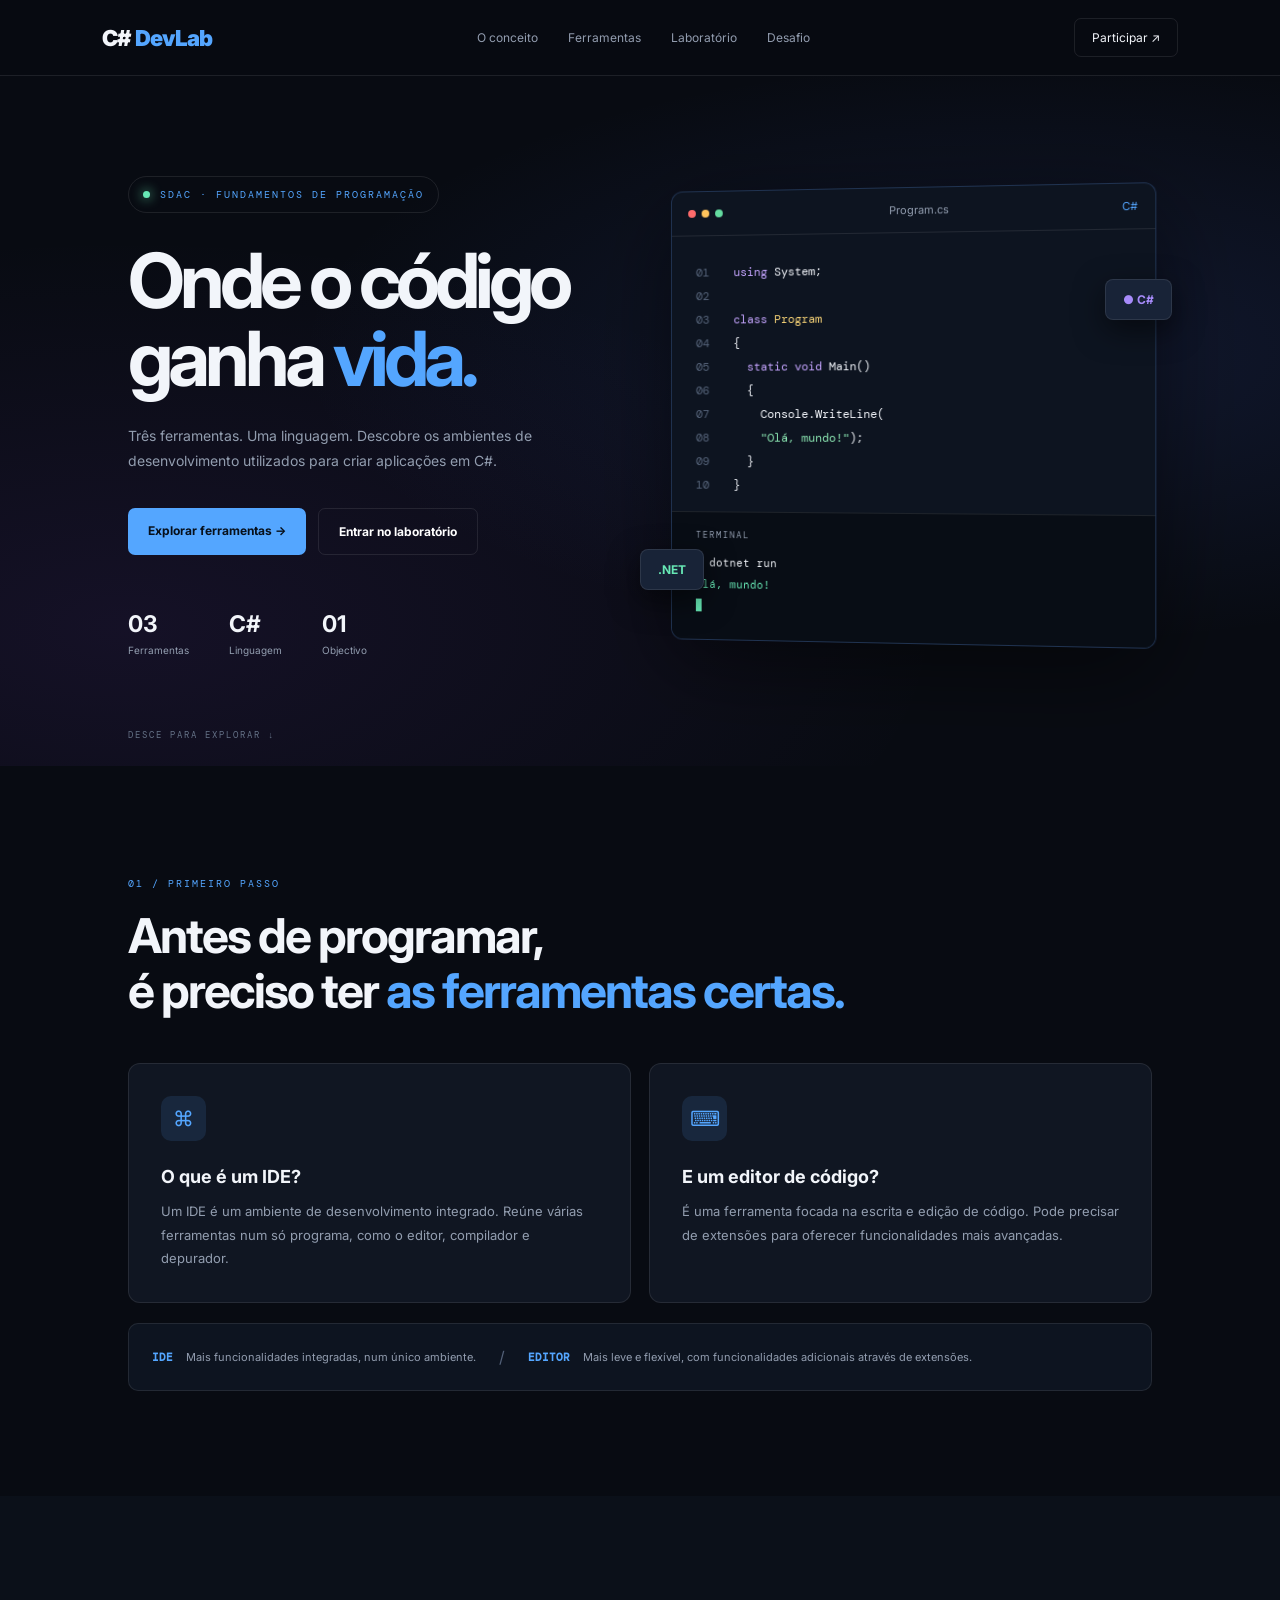
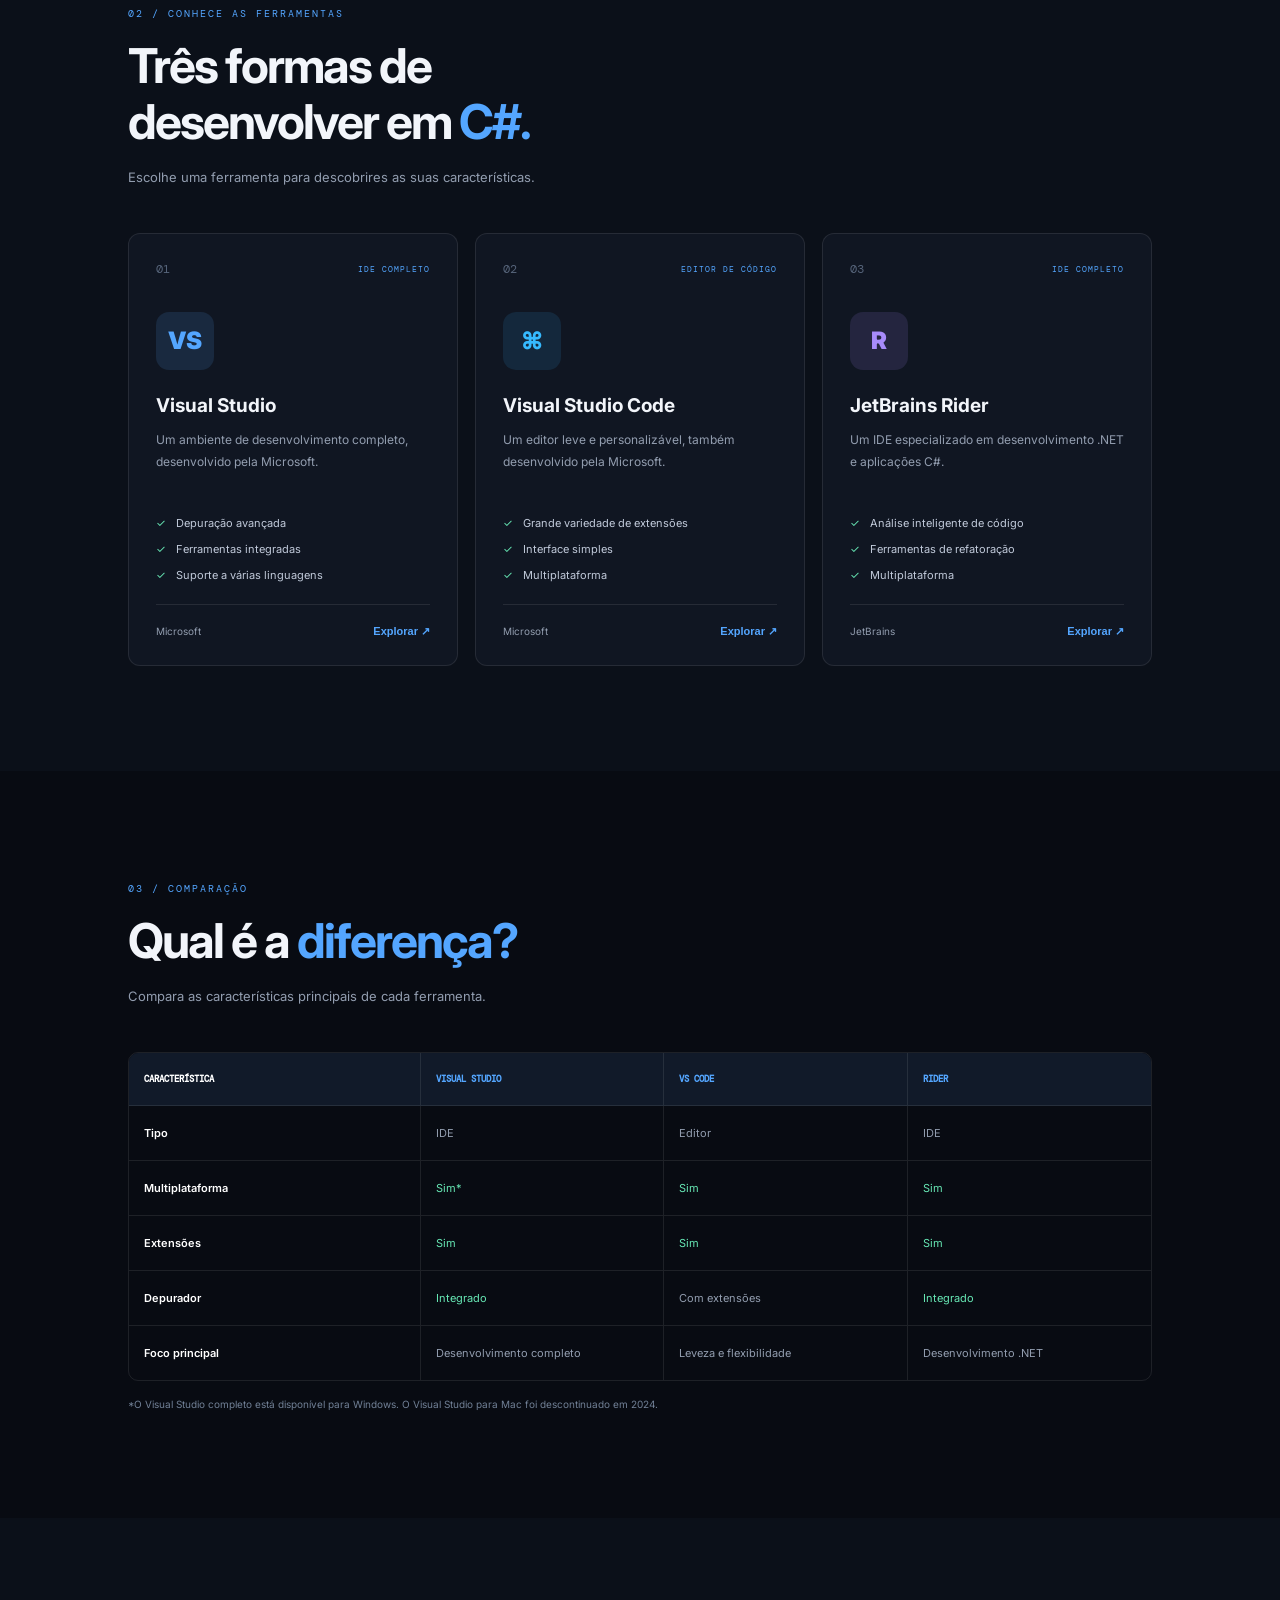
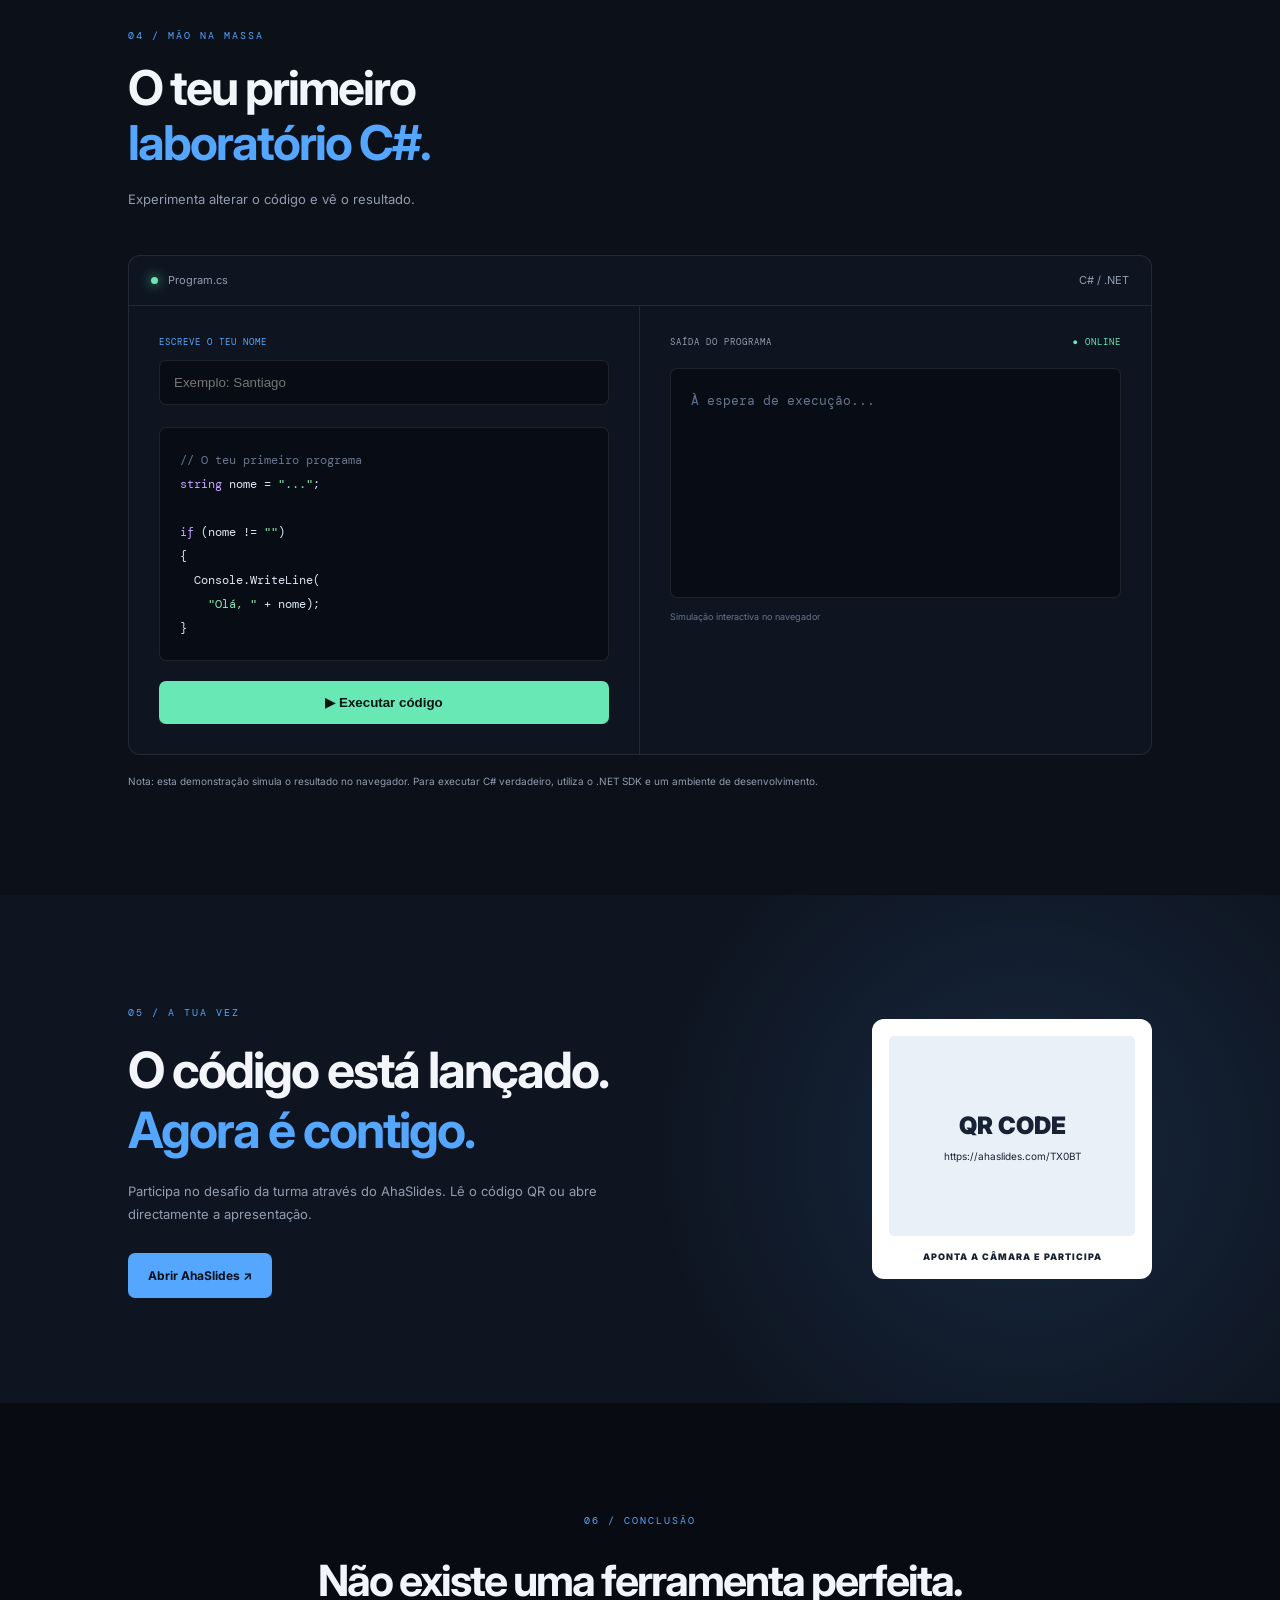
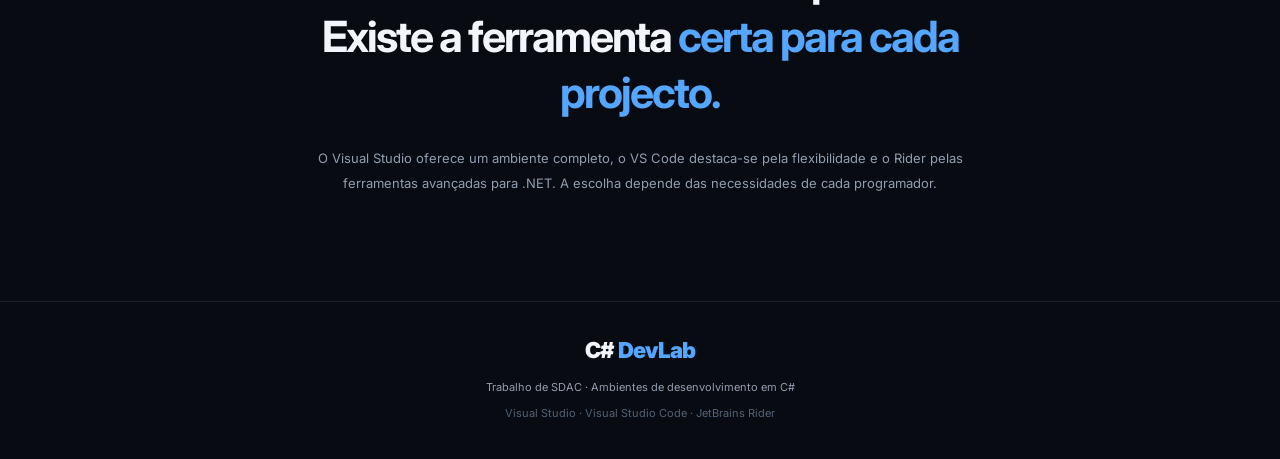
==== commit ef9fd3f1: "Update index.html" ====
--- a/index.html
+++ b/index.html
@@ -379,7 +379,7 @@
         <div class="qr-card">
             <div class="qr-placeholder" id="qrArea">
                 <span>QR CODE</span>
-                <small>Adiciona aqui o link do AhaSlides</small>
+                <small>https://ahaslides.com/TX0BT</small>
             </div>
             <p>APONTA A CÂMARA E PARTICIPA</p>
         </div>
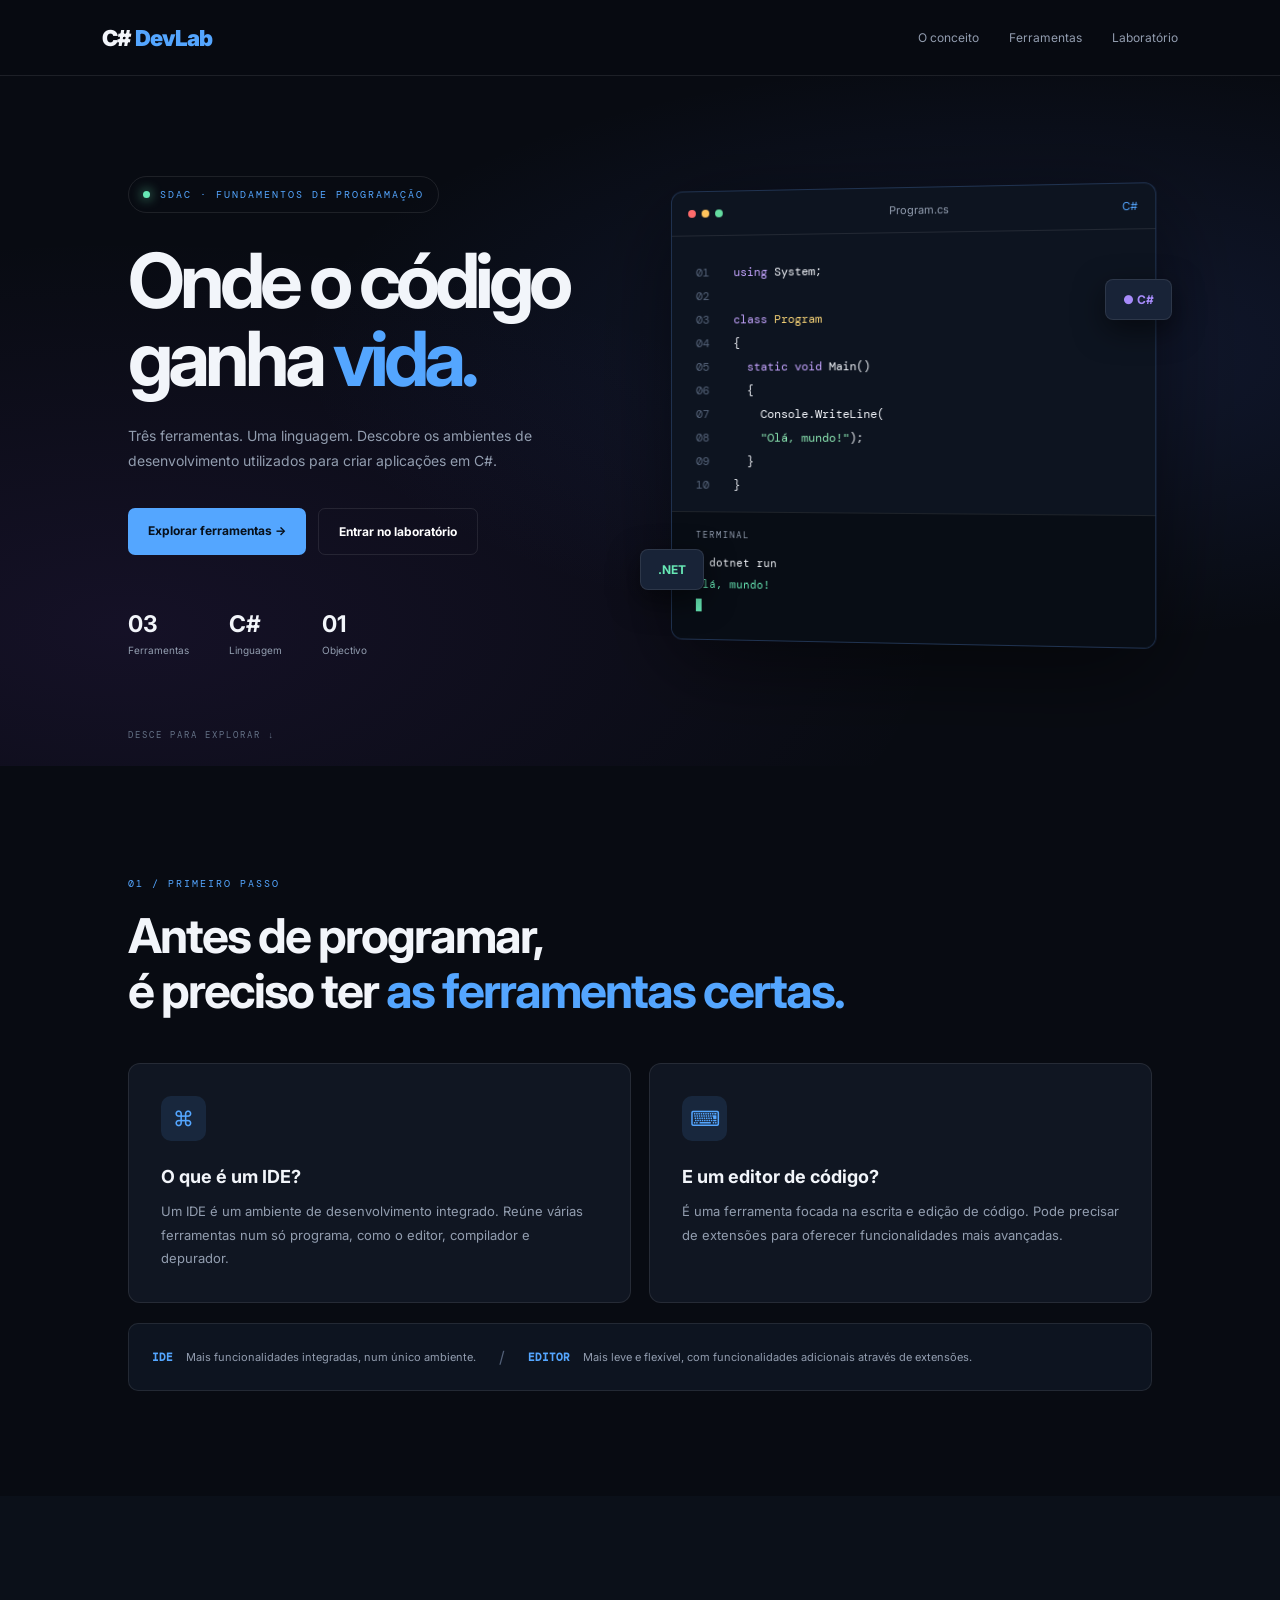
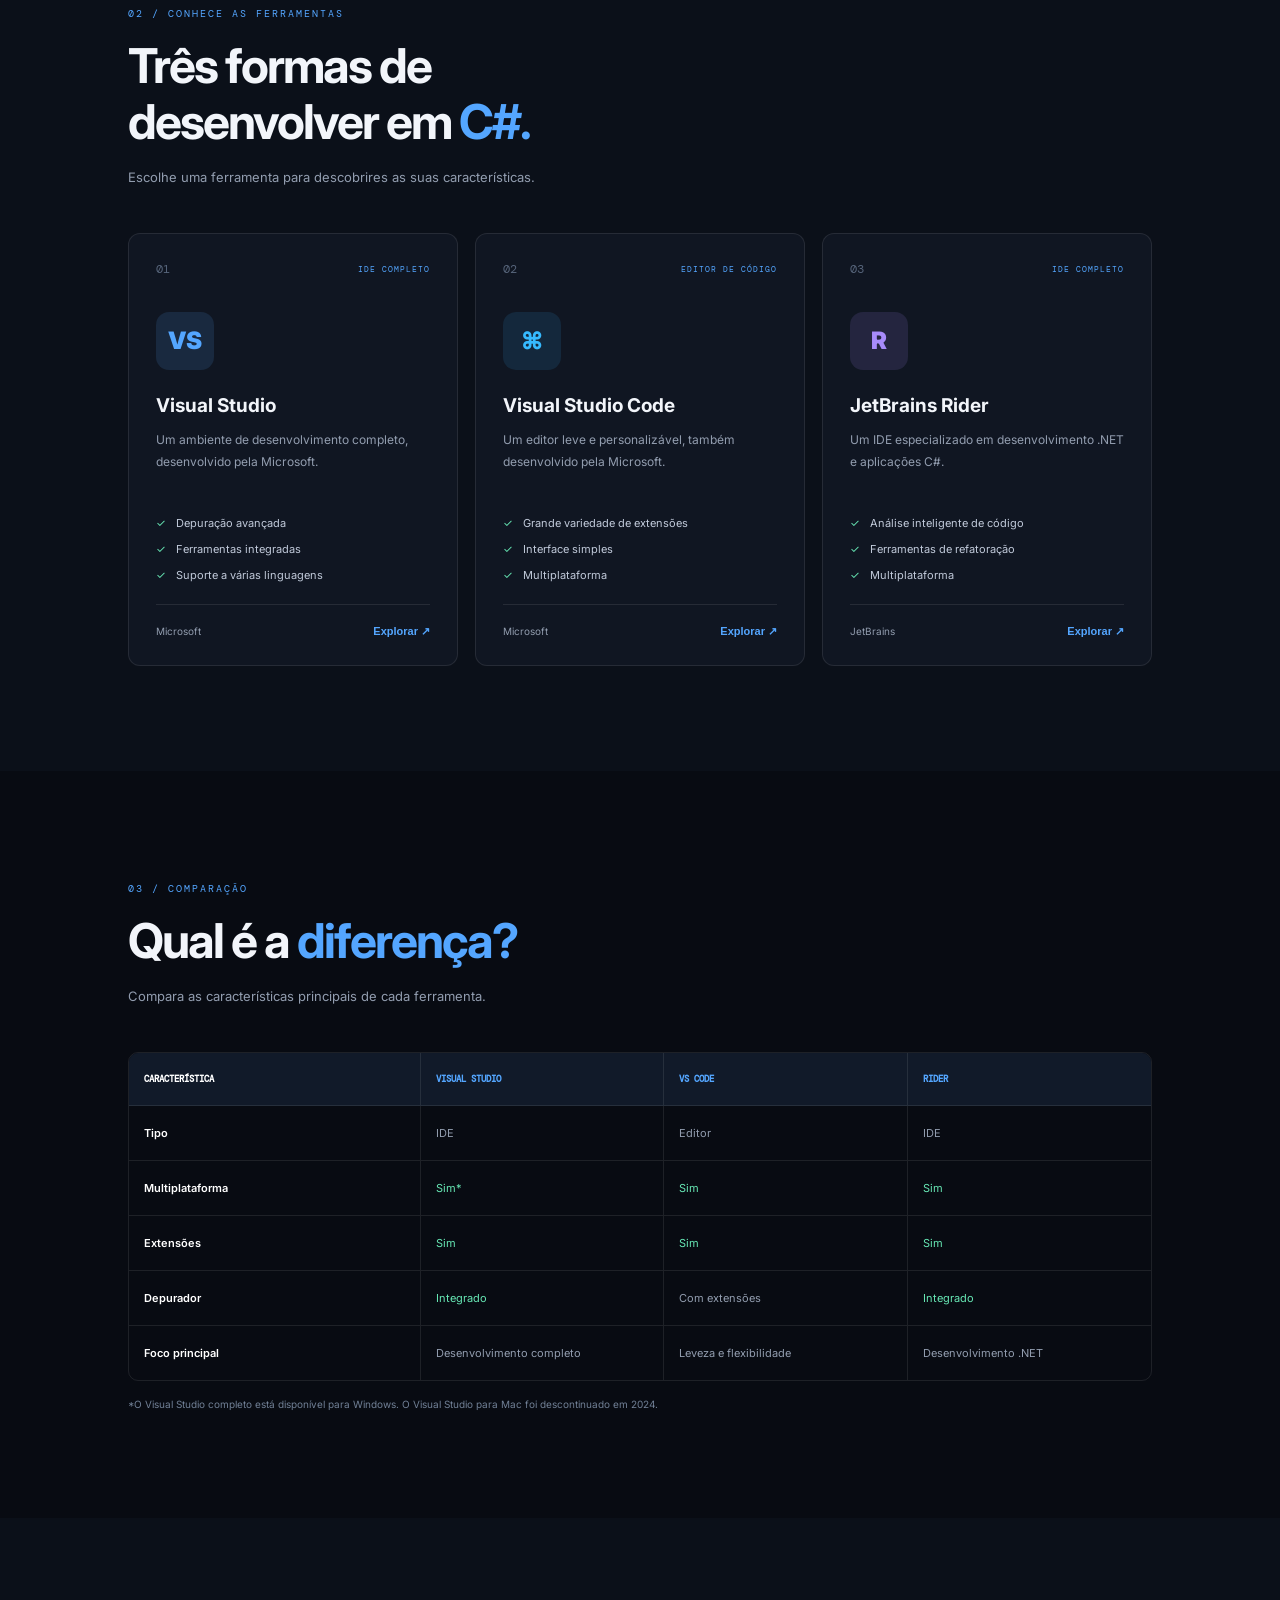
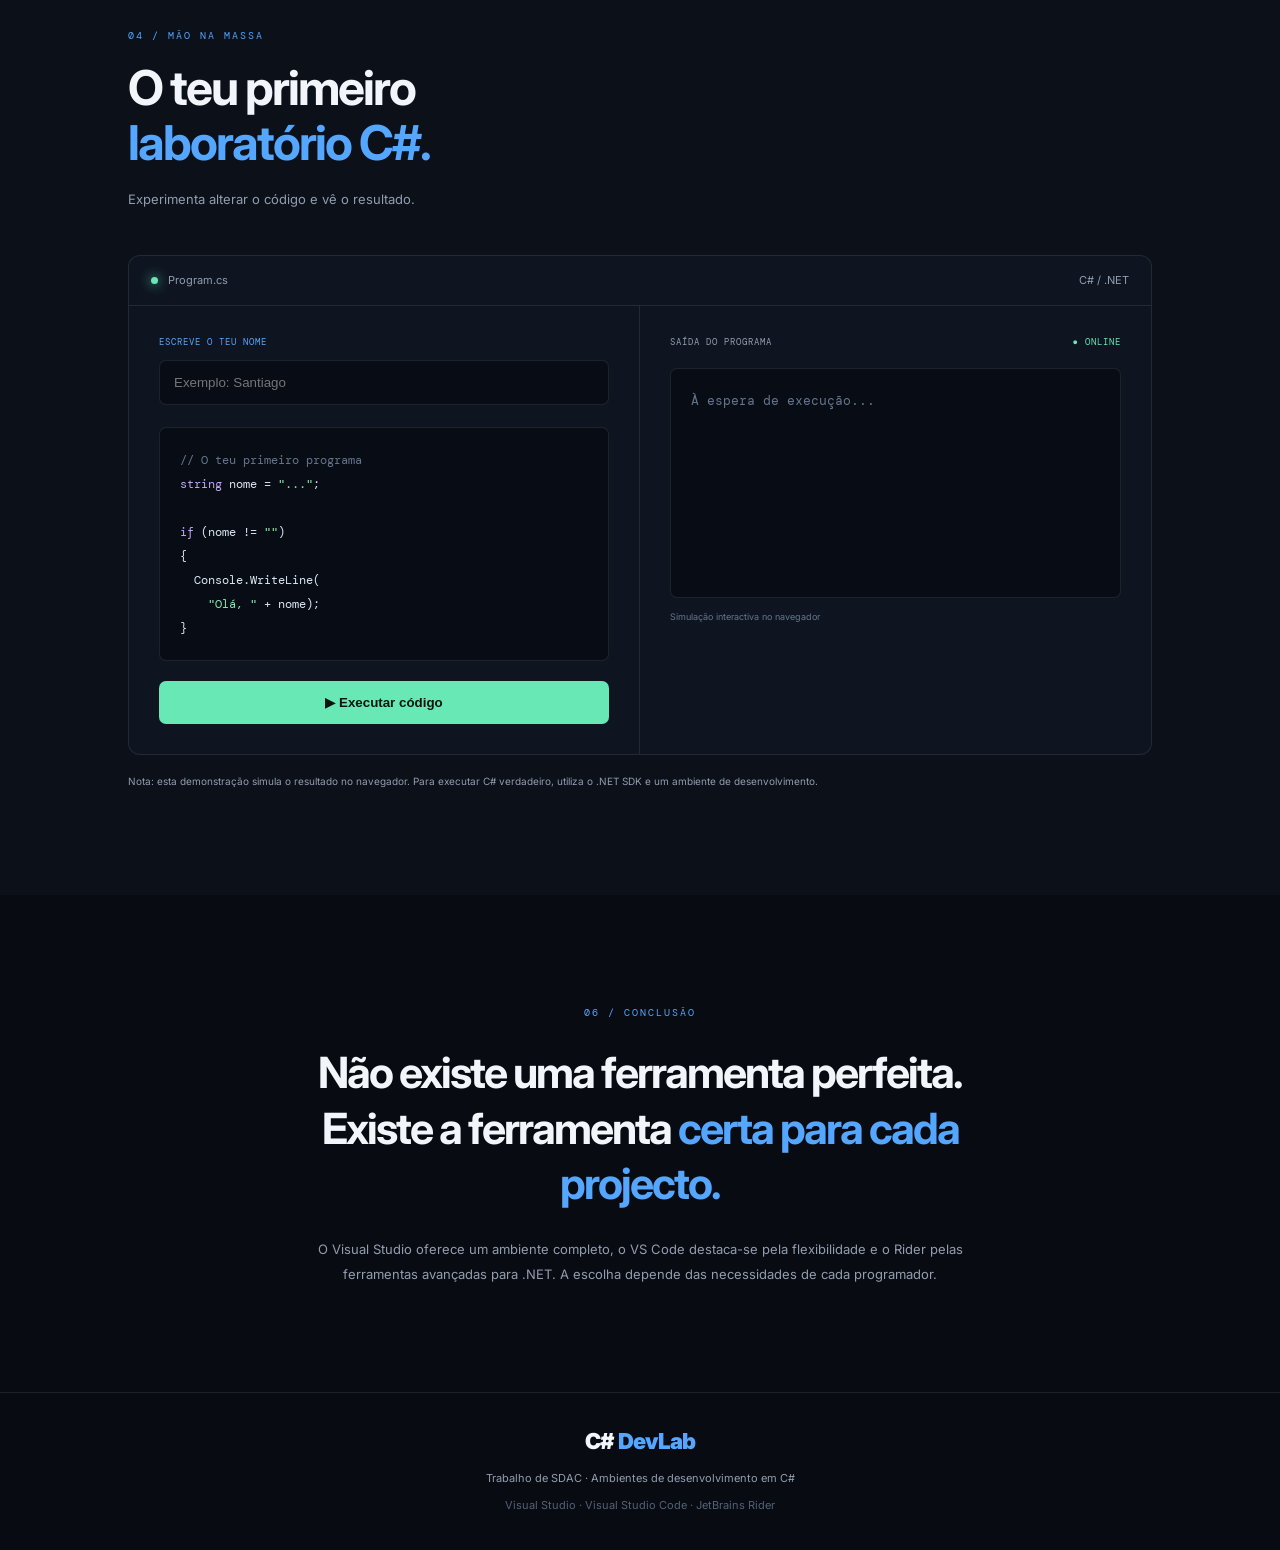
==== commit 7471ee54: "Update index.html" ====
--- a/index.html
+++ b/index.html
@@ -18,10 +18,7 @@
         <a href="#conceito">O conceito</a>
         <a href="#ferramentas">Ferramentas</a>
         <a href="#laboratorio">Laboratório</a>
-        <a href="#desafio">Desafio</a>
     </nav>
-
-    <a href="#desafio" class="nav-button">Participar ↗</a>
 </header>
 
 <main>
@@ -361,31 +358,6 @@
     </section>
 
 
-    <!-- DESAFIO -->
-    <section class="section challenge-section" id="desafio">
-        <div class="challenge-content">
-            <span class="eyebrow">05 / A TUA VEZ</span>
-            <h2>O código está lançado.<br><span>Agora é contigo.</span></h2>
-            <p>
-                Participa no desafio da turma através do AhaSlides.
-                Lê o código QR ou abre directamente a apresentação.
-            </p>
-
-            <a href="#" id="ahaslidesButton" class="primary-button" target="_blank" rel="noopener">
-                Abrir AhaSlides ↗
-            </a>
-        </div>
-
-        <div class="qr-card">
-            <div class="qr-placeholder" id="qrArea">
-                <span>QR CODE</span>
-                <small>https://ahaslides.com/TX0BT</small>
-            </div>
-            <p>APONTA A CÂMARA E PARTICIPA</p>
-        </div>
-    </section>
-
-
     <!-- CONCLUSÃO -->
     <section class="section conclusion-section">
         <span class="eyebrow">06 / CONCLUSÃO</span>
